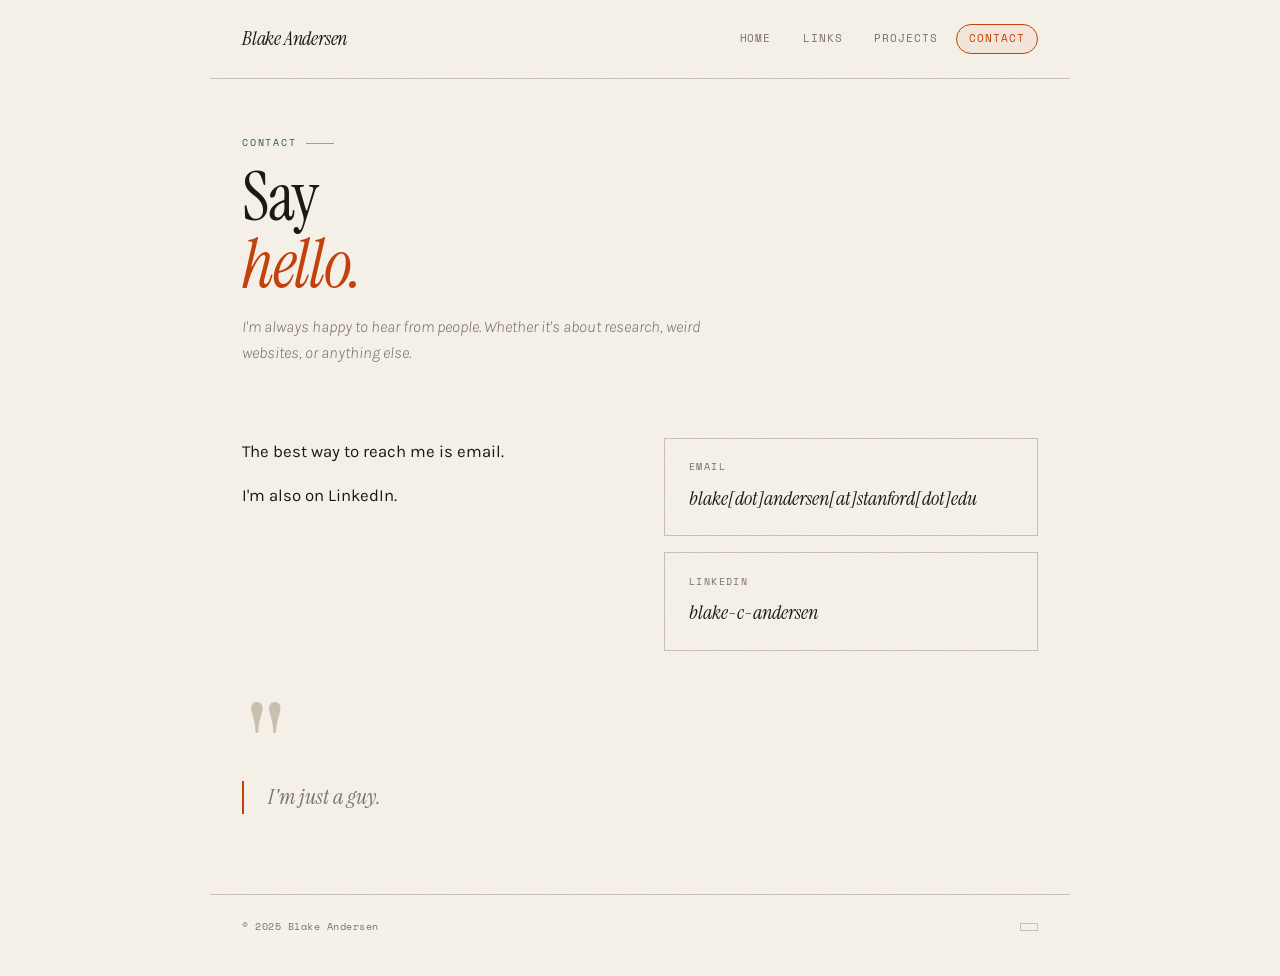
==== contact.html @ 8e61ebd0 "major rehaul" ====
<!DOCTYPE html>
<html lang="en">
<head>
<meta charset="UTF-8">
<meta name="viewport" content="width=device-width, initial-scale=1.0">
<title>Contact — Blake Andersen</title>
<link rel="preconnect" href="https://fonts.googleapis.com">
<link rel="preconnect" href="https://fonts.gstatic.com" crossorigin>
<link href="https://fonts.googleapis.com/css2?family=Instrument+Serif:ital@0;1&family=Karla:ital,wght@0,300;0,400;0,700;1,300;1,400&family=Space+Mono:ital,wght@0,400;0,700;1,400&display=swap" rel="stylesheet">
<link rel="stylesheet" href="style.css">
<style>
  h1.page-title { font-size: clamp(2.6rem, 6vw, 4.2rem); }

  .contact-body {
    display: grid;
    grid-template-columns: 1fr 1fr;
    gap: 3rem;
    align-items: start;
    margin-bottom: 3.5rem;
  }

  @media (max-width: 580px) {
    .contact-body { grid-template-columns: 1fr; gap: 2rem; }
  }

  .contact-blurb {
    font-size: 1.05rem;
    line-height: 1.7;
    color: var(--ink);
  }

  .contact-blurb p { margin-bottom: 1rem; }
  .contact-blurb p:last-child { margin-bottom: 0; }

  .contact-links {
    display: flex;
    flex-direction: column;
    gap: 1rem;
  }

  .contact-card {
    display: block;
    text-decoration: none;
    color: var(--ink);
    border: 1.5px solid var(--rule);
    padding: 1.3rem 1.5rem;
    transition: all 0.22s ease;
    position: relative;
    overflow: hidden;
  }

  .contact-card::before {
    content: '';
    position: absolute;
    inset: 0;
    background: var(--accent);
    transform: translateY(101%);
    transition: transform 0.25s ease;
    z-index: 0;
  }

  .contact-card:hover::before { transform: translateY(0); }
  .contact-card:hover .cc-label { color: rgba(255,255,255,0.7); }
  .contact-card:hover .cc-value { color: white; }

  .cc-label {
    font-family: 'Space Mono', monospace;
    font-size: 10px;
    letter-spacing: 0.14em;
    text-transform: uppercase;
    color: var(--muted);
    display: block;
    margin-bottom: 0.35rem;
    position: relative;
    z-index: 1;
    transition: color 0.2s;
  }

  .cc-value {
    font-family: 'Instrument Serif', serif;
    font-size: 1.25rem;
    font-style: italic;
    position: relative;
    z-index: 1;
    transition: color 0.2s;
    display: block;
  }

  /* Big decorative quote */
  .big-mark {
    font-family: 'Instrument Serif', serif;
    font-size: 8rem;
    line-height: 0.7;
    color: var(--rule);
    margin-bottom: -1rem;
    display: block;
  }

  blockquote {
    font-family: 'Instrument Serif', serif;
    font-size: 1.35rem;
    font-style: italic;
    font-weight: 400;
    color: var(--muted);
    line-height: 1.55;
    max-width: 520px;
    padding-left: 1.5rem;
    border-left: 2px solid var(--accent);
  }
</style>
</head>
<body>

<nav class="site-nav animate">
  <a class="nav-logo" href="index.html">Blake Andersen</a>
  <div class="nav-links">
    <a href="index.html">Home</a>
    <a href="links.html">Links</a>
    <a href="projects.html">Projects</a>
    <a href="contact.html" class="active">Contact</a>
  </div>
</nav>

<div class="page-header">
  <p class="eyebrow animate">Contact</p>
  <h1 class="page-title animate d1">Say<br><em>hello.</em></h1>
  <p class="page-intro animate d2">I'm always happy to hear from people. Whether it's about research, weird websites, or anything else.</p>
</div>

<div class="page-content">

  <div class="contact-body animate d3">
    <div class="contact-blurb">
      <p>The best way to reach me is email.</p>
      <p>I'm also on LinkedIn.</p>
    </div>

    <div class="contact-links">
      <a class="contact-card" href="mailto:blake.andersen@stanford.edu">
        <span class="cc-label">Email</span>
        <span class="cc-value">blake[dot]andersen[at]stanford[dot]edu</span>
      </a>
      <a class="contact-card" href="https://www.linkedin.com/in/blake-c-andersen" target="_blank" rel="noopener">
        <span class="cc-label">LinkedIn</span>
        <span class="cc-value">blake-c-andersen</span>
      </a>
    </div>
  </div>

  <div class="animate d4">
    <span class="big-mark">"</span>
    <blockquote>
      I'm just a guy.
    </blockquote>
  </div>

</div>

<footer>
  <p>© 2025 Blake Andersen</p>
  <span class="footer-badge"></span>
</footer>

</body>
</html>
---- style.css ----
*, *::before, *::after { box-sizing: border-box; margin: 0; padding: 0; }

:root {
  --ink: #1a1714;
  --paper: #f5f0e8;
  --paper2: #ede8dc;
  --accent: #c4400a;
  --accent2: #2a5c45;
  --muted: #7a7268;
  --rule: #c8c0b0;
}

html { scroll-behavior: smooth; }

body {
  background: var(--paper);
  color: var(--ink);
  font-family: 'Karla', sans-serif;
  font-size: 17px;
  line-height: 1.65;
  min-height: 100vh;
  overflow-x: hidden;
}

/* Grain */
body::before {
  content: '';
  position: fixed;
  inset: 0;
  background-image: url("data:image/svg+xml,%3Csvg viewBox='0 0 256 256' xmlns='http://www.w3.org/2000/svg'%3E%3Cfilter id='n'%3E%3CfeTurbulence type='fractalNoise' baseFrequency='0.9' numOctaves='4' stitchTiles='stitch'/%3E%3C/filter%3E%3Crect width='100%25' height='100%25' filter='url(%23n)' opacity='0.035'/%3E%3C/svg%3E");
  background-size: 200px 200px;
  pointer-events: none;
  z-index: 999;
  opacity: 0.6;
}

/* ── NAV ── */
.site-nav {
  max-width: 860px;
  margin: 0 auto;
  padding: 1.4rem 2rem;
  display: flex;
  align-items: center;
  justify-content: space-between;
  border-bottom: 1px solid var(--rule);
}

.nav-logo {
  font-family: 'Instrument Serif', serif;
  font-size: 1.25rem;
  font-style: italic;
  color: var(--ink);
  text-decoration: none;
  letter-spacing: -0.01em;
}

.nav-logo:hover { color: var(--accent); }

.nav-links {
  display: flex;
  gap: 0.35rem;
  align-items: center;
}

.nav-links a {
  font-family: 'Space Mono', monospace;
  font-size: 10.5px;
  letter-spacing: 0.09em;
  text-transform: uppercase;
  text-decoration: none;
  color: var(--muted);
  padding: 5px 12px;
  border-radius: 100px;
  transition: all 0.18s ease;
  border: 1.5px solid transparent;
}

.nav-links a:hover {
  color: var(--ink);
  border-color: var(--rule);
}

.nav-links a.active {
  color: var(--accent);
  border-color: var(--accent);
  background: rgba(196,64,10,0.06);
}

/* ── PAGE HEADER ── */
.page-header {
  max-width: 860px;
  margin: 0 auto;
  padding: 3.5rem 2rem 2rem;
}

.eyebrow {
  font-family: 'Space Mono', monospace;
  font-size: 10px;
  letter-spacing: 0.18em;
  text-transform: uppercase;
  color: var(--accent2);
  display: flex;
  align-items: center;
  gap: 0.6rem;
  margin-bottom: 0.8rem;
}

.eyebrow::after {
  content: '';
  flex: 0 0 28px;
  height: 1px;
  background: var(--accent2);
  opacity: 0.5;
}

h1 {
  font-family: 'Instrument Serif', serif;
  font-weight: 400;
  line-height: 1;
  letter-spacing: -0.02em;
  color: var(--ink);
}

h1 em { font-style: italic; color: var(--accent); }

.page-intro {
  font-size: 1rem;
  color: var(--muted);
  font-style: italic;
  font-weight: 300;
  max-width: 480px;
  margin-top: 1rem;
  line-height: 1.6;
}

/* ── MAIN CONTENT ── */
.page-content {
  max-width: 860px;
  margin: 0 auto;
  padding: 2.5rem 2rem 5rem;
}

/* ── DIVIDER ── */
.divider {
  display: flex;
  align-items: center;
  gap: 1rem;
  max-width: 860px;
  margin: 0 auto;
  padding: 0 2rem;
}
.divider::before, .divider::after { content: ''; flex: 1; height: 1px; background: var(--rule); }
.divider span {
  font-family: 'Space Mono', monospace;
  font-size: 10px;
  color: var(--muted);
  letter-spacing: 0.12em;
  text-transform: uppercase;
  white-space: nowrap;
}

/* ── FOOTER ── */
footer {
  max-width: 860px;
  margin: 0 auto;
  padding: 1.5rem 2rem 2.5rem;
  display: flex;
  justify-content: space-between;
  align-items: center;
  border-top: 1px solid var(--rule);
  flex-wrap: wrap;
  gap: 0.5rem;
}

footer p {
  font-family: 'Space Mono', monospace;
  font-size: 10px;
  color: var(--muted);
  letter-spacing: 0.05em;
}

.footer-badge {
  font-family: 'Space Mono', monospace;
  font-size: 9px;
  color: var(--muted);
  border: 1px solid var(--rule);
  padding: 3px 8px;
  letter-spacing: 0.06em;
}

/* ── CARDS ── */
.card {
  background: var(--paper2);
  border: 1px solid var(--rule);
  padding: 1.4rem 1.6rem;
  position: relative;
}

.card--tilted { transform: rotate(-1deg); }
.card--tilted2 { transform: rotate(0.7deg); }

.card-title {
  font-family: 'Space Mono', monospace;
  font-size: 10px;
  letter-spacing: 0.14em;
  text-transform: uppercase;
  color: var(--muted);
  margin-bottom: 0.7rem;
}

/* ── TAGS ── */
.tag {
  display: inline-block;
  font-family: 'Space Mono', monospace;
  font-size: 9px;
  letter-spacing: 0.06em;
  text-transform: uppercase;
  padding: 2px 7px;
  border: 1px solid currentColor;
  border-radius: 2px;
  margin-left: 7px;
  vertical-align: middle;
  position: relative;
  top: -1px;
}
.tag--weird { color: var(--accent); }
.tag--cool { color: var(--accent2); }
.tag--wip { color: var(--muted); }

/* ── LINK LIST (used on links page) ── */
.link-list { list-style: none; }
.link-list li {
  border-top: 1px solid var(--rule);
  padding: 0.9rem 0;
  display: flex;
  align-items: baseline;
  gap: 1rem;
}
.link-list li:last-child { border-bottom: 1px solid var(--rule); }
.link-num {
  font-family: 'Space Mono', monospace;
  font-size: 10px;
  color: var(--muted);
  min-width: 22px;
}
.link-content { flex: 1; }
.link-main {
  font-family: 'Instrument Serif', serif;
  font-size: 1.3rem;
  font-style: italic;
  color: var(--ink);
  text-decoration: none;
  letter-spacing: -0.01em;
  display: block;
  transition: color 0.15s;
}
.link-main:hover { color: var(--accent); }
.link-desc { font-size: 0.85rem; color: var(--muted); font-weight: 300; margin-top: 1px; }
.link-arrow { font-size: 0.85rem; color: var(--rule); font-family: 'Space Mono', monospace; transition: color 0.15s; }
.link-list li:hover .link-arrow { color: var(--accent); }

/* ── ANIMATIONS ── */
@keyframes fadeUp {
  from { opacity: 0; transform: translateY(14px); }
  to   { opacity: 1; transform: translateY(0); }
}
.animate { animation: fadeUp 0.5s ease both; }
.d1 { animation-delay: 0.07s; }
.d2 { animation-delay: 0.14s; }
.d3 { animation-delay: 0.21s; }
.d4 { animation-delay: 0.28s; }
.d5 { animation-delay: 0.35s; }

/* ── RESPONSIVE ── */
@media (max-width: 600px) {
  .nav-links a span { display: none; }
  h1 { font-size: 2.8rem !important; }
}
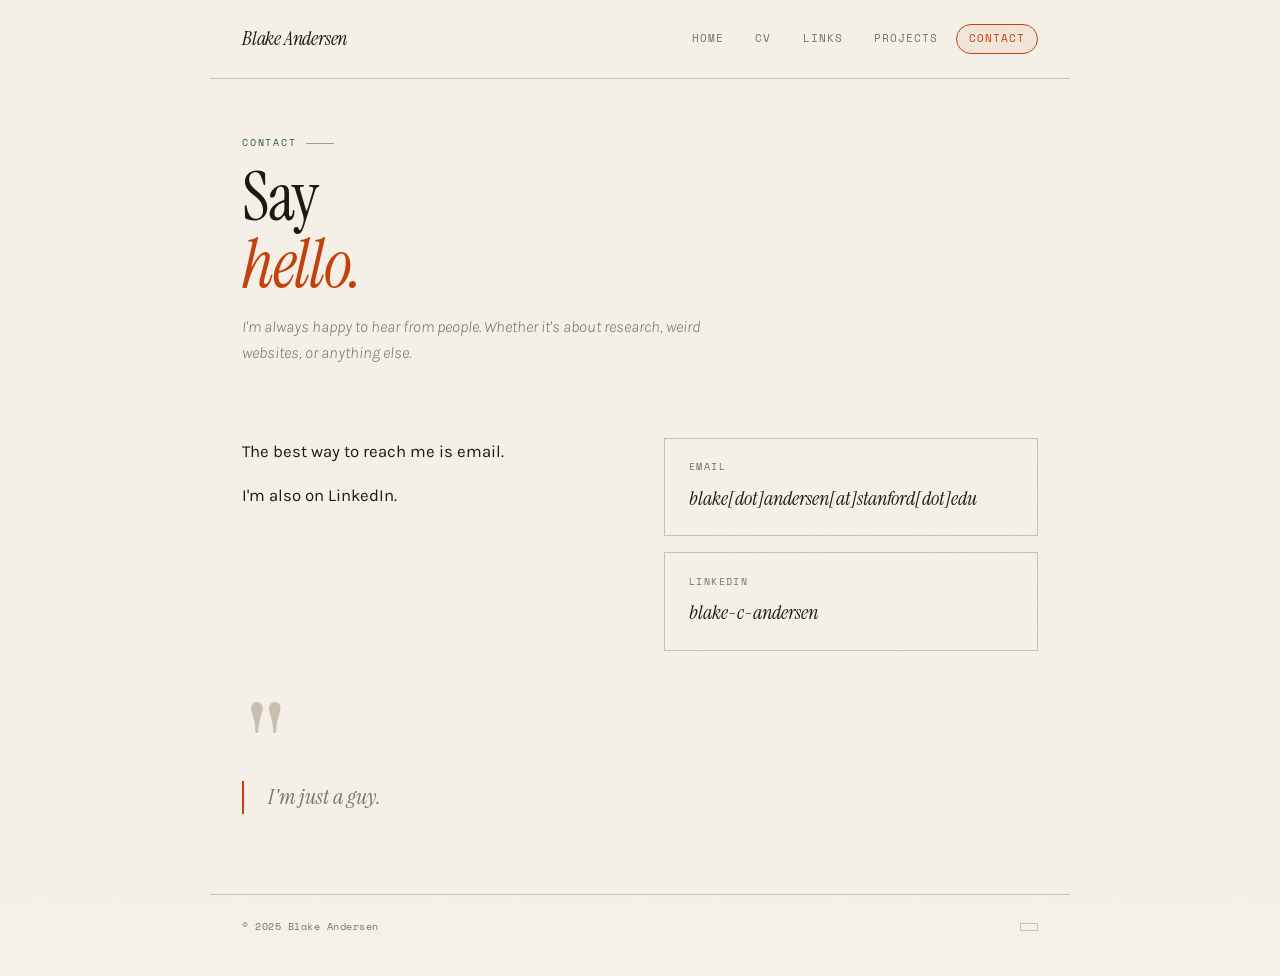
==== commit c0979ae3: "Add CV page with education, publications, and conferences Add cv.html with education, publications, " ====
--- a/contact.html
+++ b/contact.html
@@ -115,6 +115,7 @@
   <a class="nav-logo" href="index.html">Blake Andersen</a>
   <div class="nav-links">
     <a href="index.html">Home</a>
+    <a href="cv.html">CV</a>
     <a href="links.html">Links</a>
     <a href="projects.html">Projects</a>
     <a href="contact.html" class="active">Contact</a>
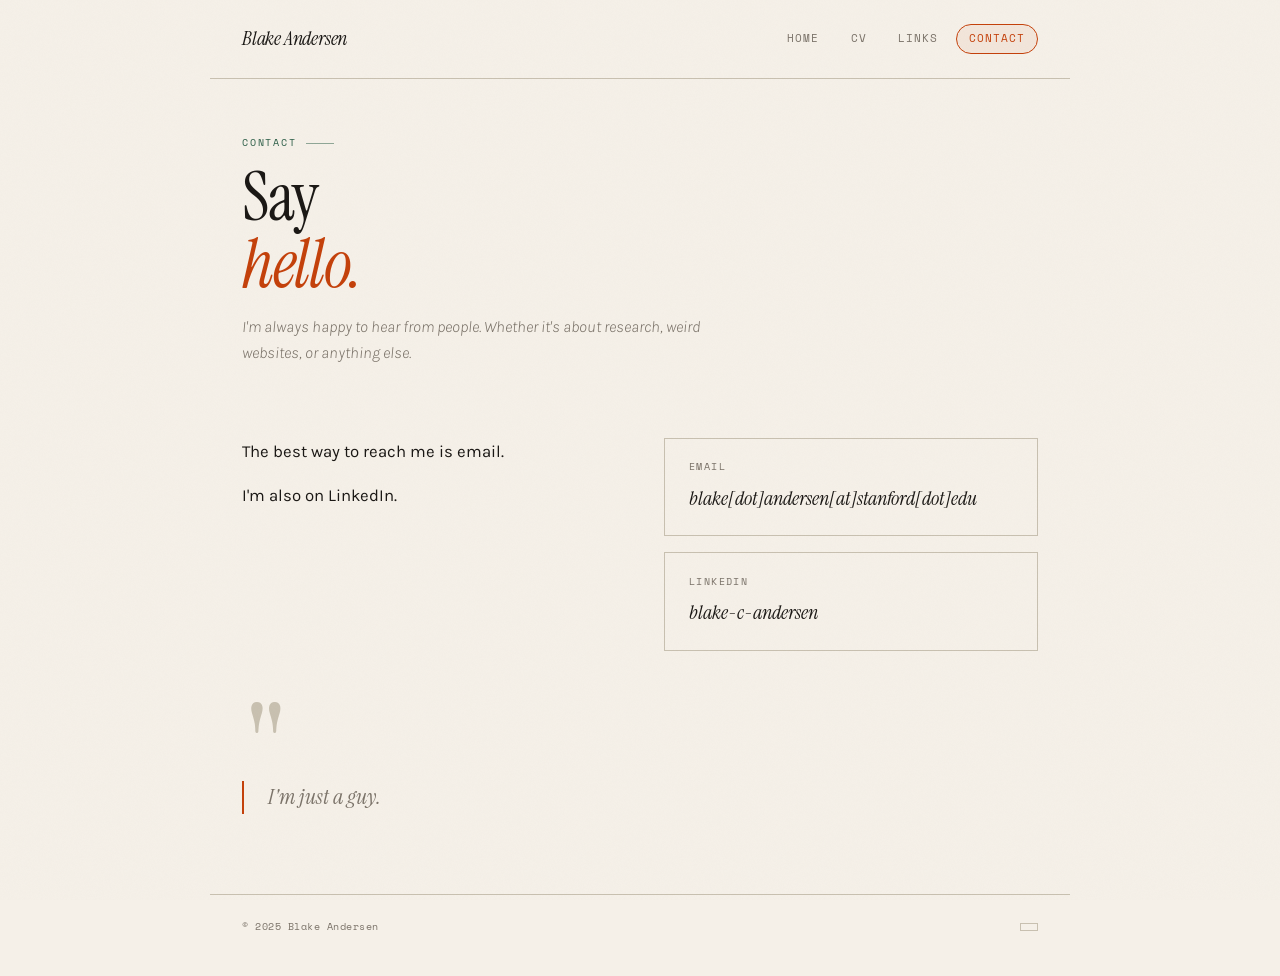
==== commit 22c143ab: "Add hero photo and social links; hide Projects page - Add portrait photo to the landing hero, beside" ====
--- a/contact.html
+++ b/contact.html
@@ -117,7 +117,6 @@
     <a href="index.html">Home</a>
     <a href="cv.html">CV</a>
     <a href="links.html">Links</a>
-    <a href="projects.html">Projects</a>
     <a href="contact.html" class="active">Contact</a>
   </div>
 </nav>
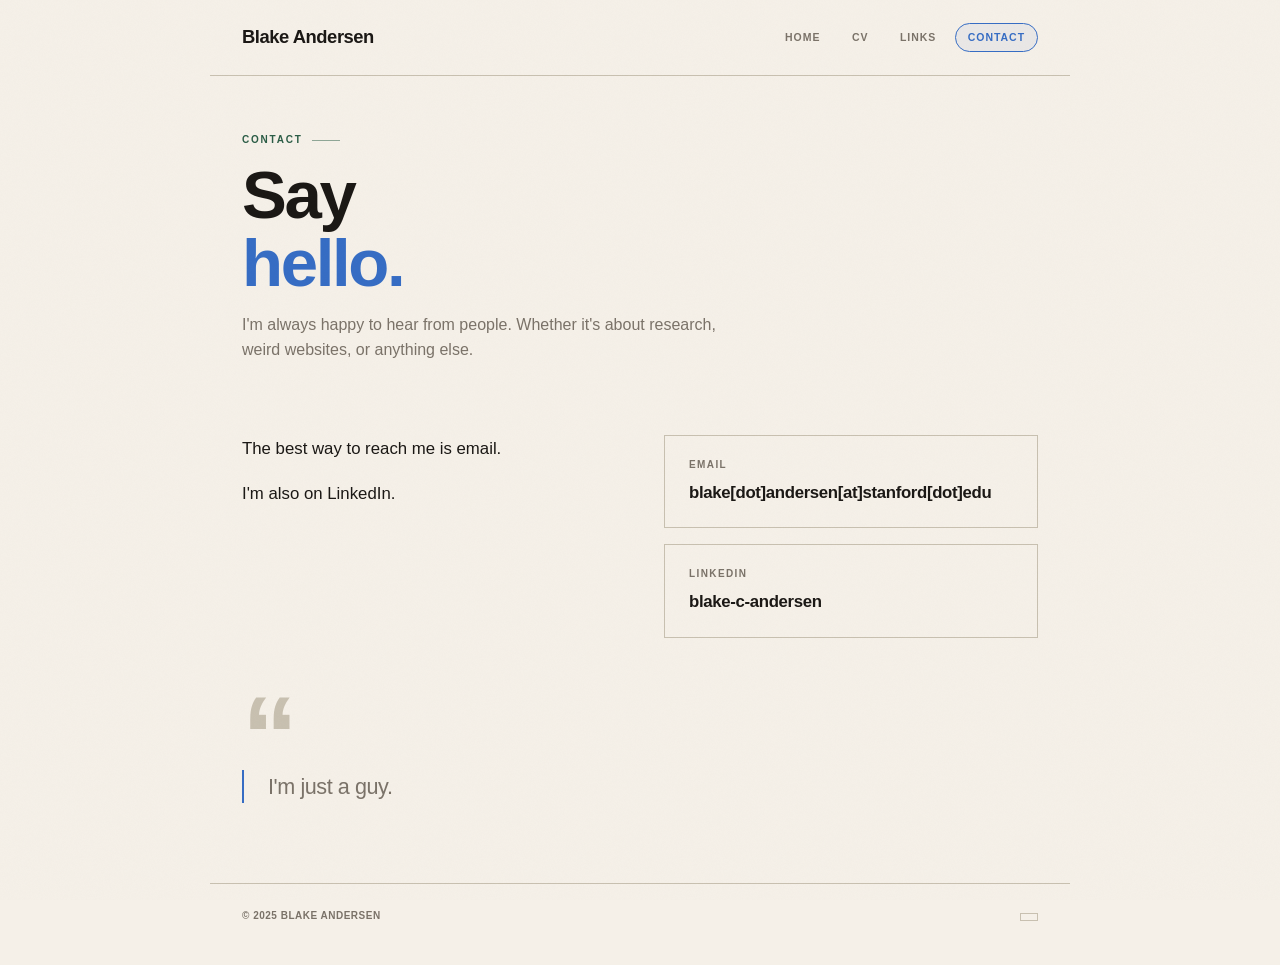
==== commit aa5d17db: "Switch accent to blue and typeset the site in Helvetica Replace the orange accent (#c4400a) with #35" ====
--- a/contact.html
+++ b/contact.html
@@ -4,9 +4,6 @@
 <meta charset="UTF-8">
 <meta name="viewport" content="width=device-width, initial-scale=1.0">
 <title>Contact — Blake Andersen</title>
-<link rel="preconnect" href="https://fonts.googleapis.com">
-<link rel="preconnect" href="https://fonts.gstatic.com" crossorigin>
-<link href="https://fonts.googleapis.com/css2?family=Instrument+Serif:ital@0;1&family=Karla:ital,wght@0,300;0,400;0,700;1,300;1,400&family=Space+Mono:ital,wght@0,400;0,700;1,400&display=swap" rel="stylesheet">
 <link rel="stylesheet" href="style.css">
 <style>
   h1.page-title { font-size: clamp(2.6rem, 6vw, 4.2rem); }
@@ -64,8 +61,9 @@
   .contact-card:hover .cc-value { color: white; }
 
   .cc-label {
-    font-family: 'Space Mono', monospace;
+    font-family: var(--sans);
     font-size: 10px;
+    font-weight: 700;
     letter-spacing: 0.14em;
     text-transform: uppercase;
     color: var(--muted);
@@ -77,9 +75,10 @@
   }
 
   .cc-value {
-    font-family: 'Instrument Serif', serif;
-    font-size: 1.25rem;
-    font-style: italic;
+    font-family: var(--sans);
+    font-size: 1.05rem;
+    font-weight: 700;
+    letter-spacing: -0.02em;
     position: relative;
     z-index: 1;
     transition: color 0.2s;
@@ -88,18 +87,19 @@
 
   /* Big decorative quote */
   .big-mark {
-    font-family: 'Instrument Serif', serif;
-    font-size: 8rem;
-    line-height: 0.7;
+    font-family: var(--sans);
+    font-size: 7rem;
+    font-weight: 700;
+    line-height: 0.75;
     color: var(--rule);
-    margin-bottom: -1rem;
+    margin-bottom: -0.5rem;
     display: block;
   }
 
   blockquote {
-    font-family: 'Instrument Serif', serif;
+    font-family: var(--sans);
     font-size: 1.35rem;
-    font-style: italic;
+    letter-spacing: -0.02em;
     font-weight: 400;
     color: var(--muted);
     line-height: 1.55;
@@ -148,7 +148,7 @@
   </div>
 
   <div class="animate d4">
-    <span class="big-mark">"</span>
+    <span class="big-mark">&ldquo;</span>
     <blockquote>
       I'm just a guy.
     </blockquote>
--- a/style.css
+++ b/style.css
@@ -4,10 +4,12 @@
   --ink: #1a1714;
   --paper: #f5f0e8;
   --paper2: #ede8dc;
-  --accent: #c4400a;
+  --accent: #356cc4;
+  --accent-wash: rgba(53,108,196,0.06);
   --accent2: #2a5c45;
   --muted: #7a7268;
   --rule: #c8c0b0;
+  --sans: Helvetica, 'Helvetica Neue', Arial, sans-serif;
 }
 
 html { scroll-behavior: smooth; }
@@ -15,11 +17,12 @@
 body {
   background: var(--paper);
   color: var(--ink);
-  font-family: 'Karla', sans-serif;
+  font-family: var(--sans);
   font-size: 17px;
   line-height: 1.65;
   min-height: 100vh;
   overflow-x: hidden;
+  -webkit-font-smoothing: antialiased;
 }
 
 /* Grain */
@@ -46,12 +49,12 @@
 }
 
 .nav-logo {
-  font-family: 'Instrument Serif', serif;
-  font-size: 1.25rem;
-  font-style: italic;
+  font-family: var(--sans);
+  font-size: 1.15rem;
+  font-weight: 700;
   color: var(--ink);
   text-decoration: none;
-  letter-spacing: -0.01em;
+  letter-spacing: -0.025em;
 }
 
 .nav-logo:hover { color: var(--accent); }
@@ -63,8 +66,9 @@
 }
 
 .nav-links a {
-  font-family: 'Space Mono', monospace;
+  font-family: var(--sans);
   font-size: 10.5px;
+  font-weight: 700;
   letter-spacing: 0.09em;
   text-transform: uppercase;
   text-decoration: none;
@@ -83,7 +87,7 @@
 .nav-links a.active {
   color: var(--accent);
   border-color: var(--accent);
-  background: rgba(196,64,10,0.06);
+  background: var(--accent-wash);
 }
 
 /* ── PAGE HEADER ── */
@@ -94,8 +98,9 @@
 }
 
 .eyebrow {
-  font-family: 'Space Mono', monospace;
-  font-size: 10px;
+  font-family: var(--sans);
+  font-size: 10px;
+  font-weight: 700;
   letter-spacing: 0.18em;
   text-transform: uppercase;
   color: var(--accent2);
@@ -114,20 +119,19 @@
 }
 
 h1 {
-  font-family: 'Instrument Serif', serif;
-  font-weight: 400;
+  font-family: var(--sans);
+  font-weight: 700;
   line-height: 1;
-  letter-spacing: -0.02em;
-  color: var(--ink);
-}
-
-h1 em { font-style: italic; color: var(--accent); }
+  letter-spacing: -0.035em;
+  color: var(--ink);
+}
+
+h1 em { font-style: normal; color: var(--accent); }
 
 .page-intro {
   font-size: 1rem;
   color: var(--muted);
-  font-style: italic;
-  font-weight: 300;
+  font-weight: 400;
   max-width: 480px;
   margin-top: 1rem;
   line-height: 1.6;
@@ -151,8 +155,9 @@
 }
 .divider::before, .divider::after { content: ''; flex: 1; height: 1px; background: var(--rule); }
 .divider span {
-  font-family: 'Space Mono', monospace;
-  font-size: 10px;
+  font-family: var(--sans);
+  font-size: 10px;
+  font-weight: 700;
   color: var(--muted);
   letter-spacing: 0.12em;
   text-transform: uppercase;
@@ -173,19 +178,23 @@
 }
 
 footer p {
-  font-family: 'Space Mono', monospace;
-  font-size: 10px;
+  font-family: var(--sans);
+  font-size: 10px;
+  font-weight: 700;
   color: var(--muted);
   letter-spacing: 0.05em;
+  text-transform: uppercase;
 }
 
 .footer-badge {
-  font-family: 'Space Mono', monospace;
+  font-family: var(--sans);
   font-size: 9px;
+  font-weight: 700;
   color: var(--muted);
   border: 1px solid var(--rule);
   padding: 3px 8px;
   letter-spacing: 0.06em;
+  text-transform: uppercase;
 }
 
 /* ── CARDS ── */
@@ -196,12 +205,10 @@
   position: relative;
 }
 
-.card--tilted { transform: rotate(-1deg); }
-.card--tilted2 { transform: rotate(0.7deg); }
-
 .card-title {
-  font-family: 'Space Mono', monospace;
-  font-size: 10px;
+  font-family: var(--sans);
+  font-size: 10px;
+  font-weight: 700;
   letter-spacing: 0.14em;
   text-transform: uppercase;
   color: var(--muted);
@@ -211,8 +218,9 @@
 /* ── TAGS ── */
 .tag {
   display: inline-block;
-  font-family: 'Space Mono', monospace;
+  font-family: var(--sans);
   font-size: 9px;
+  font-weight: 700;
   letter-spacing: 0.06em;
   text-transform: uppercase;
   padding: 2px 7px;
@@ -238,25 +246,26 @@
 }
 .link-list li:last-child { border-bottom: 1px solid var(--rule); }
 .link-num {
-  font-family: 'Space Mono', monospace;
-  font-size: 10px;
+  font-family: var(--sans);
+  font-size: 10px;
+  font-weight: 700;
   color: var(--muted);
   min-width: 22px;
 }
 .link-content { flex: 1; }
 .link-main {
-  font-family: 'Instrument Serif', serif;
-  font-size: 1.3rem;
-  font-style: italic;
+  font-family: var(--sans);
+  font-size: 1.15rem;
+  font-weight: 700;
   color: var(--ink);
   text-decoration: none;
-  letter-spacing: -0.01em;
+  letter-spacing: -0.02em;
   display: block;
   transition: color 0.15s;
 }
 .link-main:hover { color: var(--accent); }
-.link-desc { font-size: 0.85rem; color: var(--muted); font-weight: 300; margin-top: 1px; }
-.link-arrow { font-size: 0.85rem; color: var(--rule); font-family: 'Space Mono', monospace; transition: color 0.15s; }
+.link-desc { font-size: 0.85rem; color: var(--muted); font-weight: 400; margin-top: 1px; }
+.link-arrow { font-size: 0.85rem; color: var(--rule); font-family: var(--sans); transition: color 0.15s; }
 .link-list li:hover .link-arrow { color: var(--accent); }
 
 /* ── ANIMATIONS ── */
